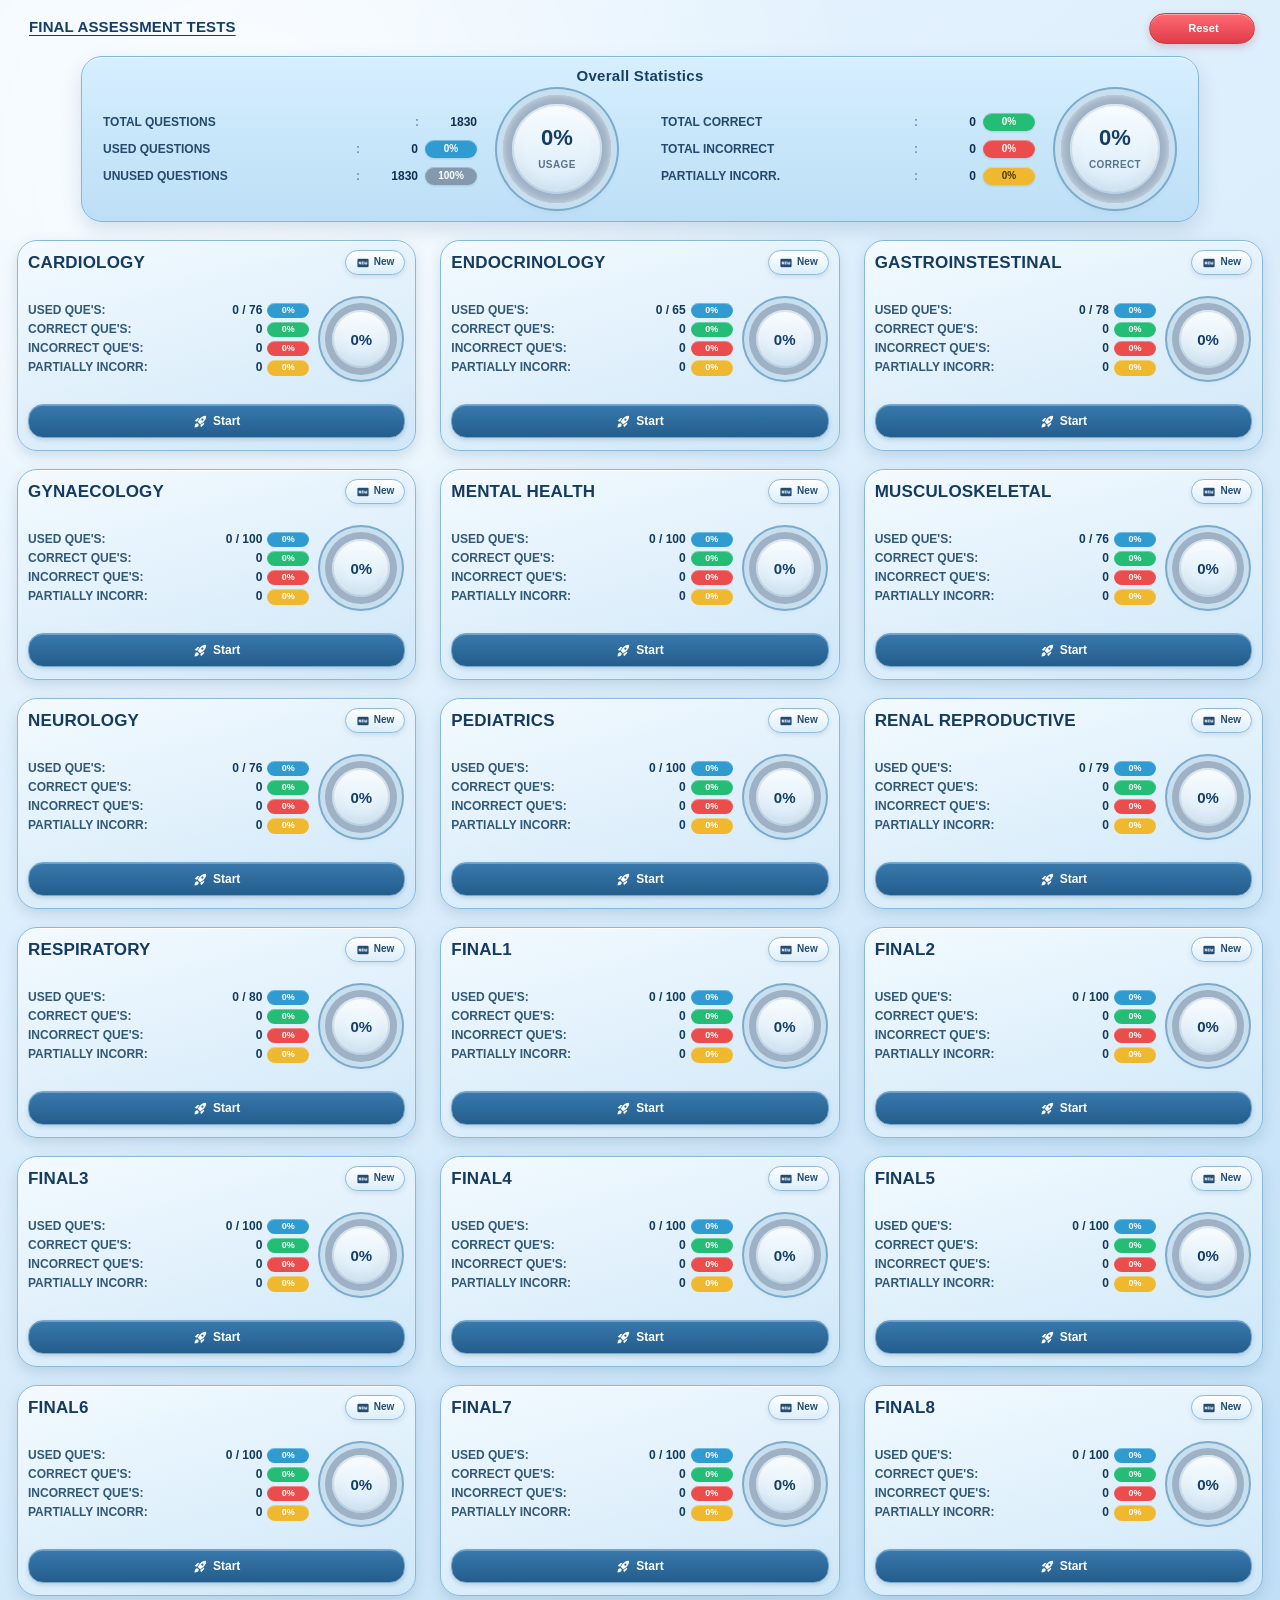
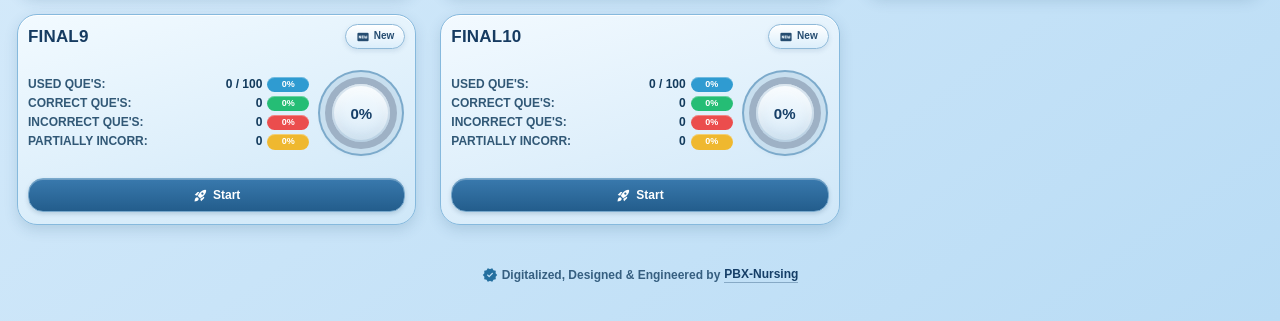
==== main.html @ b2d26287 "Add files via upload" ====
<!doctype html>
<html lang="en">
<head>
  <meta charset="utf-8" />
  <meta name="viewport" content="width=device-width, initial-scale=1, viewport-fit=cover" />
  <meta name="theme-color" content="#d9ecfb" />
  <title>NCLEX RN — Question Selection</title>
  <link rel="preconnect" href="https://fonts.googleapis.com" />
  <link rel="preconnect" href="https://fonts.gstatic.com" crossorigin />
  <link href="https://fonts.googleapis.com/css2?family=Material+Symbols+Outlined:opsz,wght,FILL,GRAD@20..48,300..700,0..1,-50..200" rel="stylesheet" />
  <link rel="stylesheet" href="assets/menu.css" />
</head>
<body>
  <main class="selector-shell">
    <header class="selector-header">
      <h1>FINAL ASSESSMENT TESTS</h1>
      <button class="reset-switch" id="clearProgressBtn" type="button" aria-label="Reset all saved progress" title="Reset all progress">Reset</button>
    </header>

    <section class="overview-panel" aria-label="Overall question statistics">
      <h2 class="overview-title">Overall Statistics</h2>

      <div class="overview-group overview-usage-group">
        <div class="overview-stat-list overview-usage-list">
          <div class="overview-row overview-row-plain"><span>TOTAL QUESTIONS</span><b>:</b><strong id="totalQuestions">0</strong></div>
          <div class="overview-row"><span>USED QUESTIONS</span><b>:</b><strong id="usedQuestions">0</strong><em class="stat-pill pill-blue" id="usedPercent">0%</em></div>
          <div class="overview-row"><span>UNUSED QUESTIONS</span><b>:</b><strong id="unusedQuestions">0</strong><em class="stat-pill pill-grey" id="unusedPercent">0%</em></div>
        </div>

        <div class="meter meter-large usage-meter" id="usageRing" style="--used-angle:0deg">
          <div class="meter-core"><strong id="usagePercent">0%</strong><span>USAGE</span></div>
        </div>
      </div>

      <div class="overview-group overview-result-group">
        <div class="overview-stat-list overview-result-list">
          <div class="overview-row"><span>TOTAL CORRECT</span><b>:</b><strong id="totalCorrect">0</strong><em class="stat-pill pill-green" id="correctPercent">0%</em></div>
          <div class="overview-row"><span>TOTAL INCORRECT</span><b>:</b><strong id="totalIncorrect">0</strong><em class="stat-pill pill-red" id="incorrectPercent">0%</em></div>
          <div class="overview-row"><span>PARTIALLY INCORR.</span><b>:</b><strong id="totalPartial">0</strong><em class="stat-pill pill-yellow" id="partialPercent">0%</em></div>
        </div>

        <div class="meter meter-large result-meter" id="resultRing" style="--correct-end:0deg;--incorrect-end:0deg;--partial-end:0deg">
          <div class="meter-core"><strong id="resultPercent">0%</strong><span>CORRECT</span></div>
        </div>
      </div>
    </section>

    <div class="notice hidden" id="notice" role="status"></div>
    <section class="test-grid" id="testGrid" aria-label="Available tests"></section>

    <footer class="pbx-footer selector-footer">
      <span class="pbx-footer-line">
        <span class="material-symbols-outlined pbx-footer-icon" aria-hidden="true">verified</span>
        Digitalized, Designed &amp; Engineered by
        <a href="https://pbxnursing.com" target="_blank" rel="noopener noreferrer">PBX-Nursing</a>
      </span>
    </footer>
  </main>

  <script src="assets/menu.js"></script>
</body>
</html>
---- assets/menu.css ----
:root{
  --page-blue:#d9ecfb;
  --page-blue-2:#b9dcf5;
  --panel-top:#f5fbff;
  --panel-bottom:#d9ecfb;
  --panel-border:#86b9dd;
  --panel-highlight:rgba(255,255,255,.72);
  --text:#113357;
  --muted:#52708e;
  --line:#a9cbe4;
  --green:#27bf78;
  --red:#ed5555;
  --yellow:#f0bd35;
  --cyan:#319fd3;
  --grey:#8fa4b8;
  --deep:#153e67;
}
*{box-sizing:border-box}
html{min-height:100%;background:var(--page-blue)}
body{
  margin:0;
  min-height:100vh;
  color:var(--text);
  font-family:"Helvetica Neue",Arial,sans-serif;
  background:
    radial-gradient(circle at 18% 8%,rgba(255,255,255,.86),transparent 31%),
    linear-gradient(145deg,#eaf6ff 0%,var(--page-blue) 46%,var(--page-blue-2) 100%);
  line-height:1.25;
}
button{font:inherit;-webkit-tap-highlight-color:transparent}
.hidden{display:none!important}
.selector-shell{width:min(1480px,calc(100% - 34px));margin:0 auto;padding:18px 0 34px}
.selector-header{height:38px;display:flex;align-items:flex-start;justify-content:space-between;padding:0 8px 0 12px}
.selector-header h1{margin:0;color:#153e67;font-size:15px;font-weight:900;line-height:1.2;text-decoration:underline;text-underline-offset:3px;letter-spacing:.01em}
.reset-switch{
  min-width:106px;height:31px;margin-top:-5px;padding:0 8px 0 11px;
  display:inline-flex;align-items:center;justify-content:center;gap:8px;
  border:1px solid #c93d48;border-radius:999px;
  background:linear-gradient(180deg,#ff6a73,#df3d49);
  color:#fff;box-shadow:inset 0 1px 0 rgba(255,255,255,.38),0 3px 9px rgba(154,35,46,.22);
  cursor:pointer;font-size:11px;font-weight:900;letter-spacing:.01em
}
.reset-switch:hover{filter:brightness(1.035)}
.reset-switch:active{transform:translateY(1px)}
.overview-panel{
  min-height:154px;margin:0 64px 18px;padding:10px 17px 16px;
  display:grid;grid-template-columns:minmax(0,1fr) minmax(0,1fr);
  grid-template-rows:auto 1fr;column-gap:34px;row-gap:8px;align-items:stretch;
  border:1px solid #7eb7dd;border-radius:21px;
  background:linear-gradient(180deg,#d7efff 0%,#c7e6fa 52%,#bddff5 100%);
  box-shadow:inset 0 1px 0 rgba(255,255,255,.92),0 8px 20px rgba(40,90,130,.16)
}
.overview-title{grid-column:1/-1;margin:0;text-align:center;color:#153e67;font-size:15px;line-height:1.2;font-weight:900;letter-spacing:.02em}
.overview-group{min-width:0;display:grid;grid-template-columns:minmax(220px,1fr) 124px;align-items:center;gap:18px;padding:2px 4px}
.overview-stat-list{min-width:0;display:grid;gap:5px;position:relative;z-index:2}
.overview-row{min-height:22px;display:grid;grid-template-columns:minmax(150px,1fr) 10px 48px 52px;gap:7px;align-items:center;color:#23496c;font-size:12px;font-weight:750}
.overview-row-plain{grid-template-columns:minmax(150px,1fr) 10px 48px}
.overview-row>span{white-space:nowrap;overflow:hidden;text-overflow:ellipsis}.overview-row>b{color:#7792aa;font-weight:700;text-align:center}.overview-row>strong{text-align:right;color:#102f50;font-size:12px}.stat-pill{min-width:42px;padding:3px 6px;border-radius:999px;color:#fff;font-size:10px;font-weight:900;font-style:normal;text-align:center;box-shadow:inset 0 1px 0 rgba(255,255,255,.35),0 1px 2px rgba(38,83,122,.18)}
.pill-blue{background:#2f9bd1}.pill-grey{background:#8499ad}.pill-green{background:#25bd75}.pill-red{background:#eb4d4d}.pill-yellow{background:#efb82f;color:#493806}
.meter{position:relative;z-index:1;flex:0 0 auto;display:grid;place-items:center;border-radius:50%;background:#9eb1c5;box-shadow:0 0 0 6px #c8dfef,0 0 0 8px #7caacb,0 4px 10px rgba(48,94,132,.24),inset 0 0 8px rgba(255,255,255,.58)}
.meter::before{content:"";position:absolute;inset:9px;border-radius:50%;background:linear-gradient(#f7fcff,#d9ebf8);box-shadow:inset 0 0 0 2px rgba(91,142,181,.20),inset 0 5px 12px rgba(255,255,255,.72),inset 0 -5px 14px rgba(46,91,130,.12)}
.meter-core{position:relative;z-index:3;text-align:center;text-shadow:none}.meter-core strong,.meter-core span{display:block}.meter-core strong{font-size:22px;line-height:1;font-weight:900;color:#153e67}.meter-core span{margin-top:10px;color:#56728d;font-size:10px;font-weight:900;letter-spacing:.04em}.meter-large{width:108px;aspect-ratio:1;margin:auto;justify-self:center}.usage-meter{background:conic-gradient(var(--cyan) 0 var(--used-angle),#9eb1c5 var(--used-angle) 360deg)}.result-meter{background:conic-gradient(var(--green) 0 var(--correct-end),var(--red) var(--correct-end) var(--incorrect-end),var(--yellow) var(--incorrect-end) var(--partial-end),#9eb1c5 var(--partial-end) 360deg)}
.test-grid{display:grid;grid-template-columns:repeat(3,minmax(0,1fr));gap:18px 24px}.test-card{min-width:0;height:211px;padding:9px 10px 8px;display:grid;grid-template-rows:auto 1fr auto;border:1px solid var(--panel-border);border-radius:20px;background:linear-gradient(165deg,rgba(243,250,255,.99),rgba(207,231,248,.99));box-shadow:inset 0 1px 0 #fff,0 5px 13px rgba(40,87,126,.17);overflow:hidden}.test-card-head{display:flex;align-items:center;justify-content:space-between;gap:8px;margin-bottom:6px}.test-card h2{margin:0;color:#163b61;font-size:17px;line-height:1;font-weight:900;text-transform:uppercase;letter-spacing:.01em;white-space:nowrap;overflow:hidden;text-overflow:ellipsis;text-shadow:none}.status-pill{height:25px;padding:0 10px;display:inline-flex;align-items:center;gap:4px;border:1px solid #8fb9d8;border-radius:999px;background:linear-gradient(#fff,#dbeefb);color:#254c70;font-size:10px;font-weight:800;white-space:nowrap;box-shadow:inset 0 1px 0 #fff,0 2px 5px rgba(48,94,132,.14)}.status-pill .material-symbols-outlined{font-size:14px;font-variation-settings:"FILL" 1}.card-body{min-height:0;display:grid;grid-template-columns:minmax(0,1fr) 88px;align-items:center;gap:8px}.card-stats{display:grid;gap:4px}.card-row{display:grid;grid-template-columns:minmax(118px,1fr) 54px 42px;gap:5px;align-items:center;color:#315876;font-size:12px;font-weight:800}.card-row .label{white-space:nowrap}.card-row .value{text-align:right;color:#123a5c;font-weight:900;white-space:nowrap}.mini-pill{padding:2px 4px;border-radius:999px;text-align:center;color:#fff;font-size:9px;font-weight:900;font-style:normal;box-shadow:inset 0 1px 0 rgba(255,255,255,.32)}.card-meter{width:72px;aspect-ratio:1;margin:auto;box-shadow:0 0 0 5px #c8dfef,0 0 0 7px #7caacb,0 3px 8px rgba(46,91,130,.22)}.card-meter::before{inset:7px}.card-meter .meter-core strong{font-size:15px}.card-meter .meter-core span{display:none}.card-actions{height:38px;display:flex;gap:8px;margin-top:7px}.card-action{height:34px;flex:1;display:flex;align-items:center;justify-content:center;gap:5px;border:1px solid #79a9cc;border-radius:15px;background:linear-gradient(#3979ad,#235d8c);color:#fff;font-size:12px;font-weight:900;cursor:pointer;box-shadow:inset 0 1px 0 rgba(255,255,255,.28),0 2px 4px rgba(43,84,120,.20)}.card-action .material-symbols-outlined{font-size:15px;font-variation-settings:"FILL" 1}.card-action.light{border-color:#a6c8df;background:linear-gradient(#fff,#e0f0fa);color:#173d60;box-shadow:inset 0 1px 0 #fff,0 2px 5px rgba(43,84,120,.14)}.card-action:hover{filter:brightness(1.04)}.card-action.single{width:100%;flex-basis:100%}.notice{margin:0 0 15px;padding:13px;border:1px solid #e7b640;border-radius:12px;background:#fff1bd;color:#473400;font-weight:800}
@media(max-width:1100px){.overview-panel{margin-left:18px;margin-right:18px;column-gap:18px}.overview-group{grid-template-columns:minmax(200px,1fr) 104px;gap:12px}.meter-large{width:94px}.test-grid{gap:15px}.test-card{height:215px}.card-row{grid-template-columns:minmax(105px,1fr) 50px 39px;font-size:11px}}
@media(max-width:850px){.overview-panel{grid-template-columns:1fr;grid-template-rows:auto auto auto;row-gap:10px}.overview-title{grid-column:1}.overview-group{grid-template-columns:minmax(0,1fr) 102px;gap:16px}.meter-large{width:92px}.test-grid{grid-template-columns:repeat(2,minmax(0,1fr))}}
@media(max-width:600px){.selector-shell{width:calc(100% - 16px);padding-top:11px}.selector-header{height:35px;padding-left:4px;padding-right:1px;align-items:flex-start}.selector-header h1{font-size:13px}.reset-switch{min-width:64px;height:28px;margin-top:-4px;padding:0 12px;gap:0;font-size:10px}.overview-panel{margin:0 0 12px;padding:9px 11px 12px;border-radius:16px;row-gap:8px}.overview-title{font-size:13px}.overview-group{grid-template-columns:minmax(0,1fr) 86px;gap:9px;padding:0}.meter-large{width:76px}.meter{box-shadow:0 0 0 4px #c8dfef,0 0 0 6px #7caacb,0 3px 7px rgba(46,91,130,.2)}.meter::before{inset:7px}.meter-core strong{font-size:17px}.meter-core span{margin-top:6px;font-size:8px}.overview-row{grid-template-columns:minmax(100px,1fr) 7px 34px 40px;gap:3px;font-size:9.5px}.overview-row-plain{grid-template-columns:minmax(100px,1fr) 7px 34px}.overview-row>strong{font-size:9.5px}.stat-pill{min-width:36px;padding-left:4px;padding-right:4px;font-size:8px}.test-grid{grid-template-columns:1fr;gap:12px}.test-card{height:198px;border-radius:16px}.test-card h2{font-size:15px}.status-pill{height:23px;font-size:9px}.card-body{grid-template-columns:minmax(0,1fr) 82px}.card-row{font-size:11px}.card-meter{width:68px}.card-action{height:33px}}

/* PBX Nursing footer */
.pbx-footer{
  width:100%;
  display:flex;
  align-items:center;
  justify-content:center;
  text-align:center;
  color:#365f80;
  font-size:12px;
  font-weight:650;
}
.selector-footer{margin-top:27px;padding:14px 10px calc(4px + env(safe-area-inset-bottom,0px));}
.pbx-footer-line{display:inline-flex;align-items:center;justify-content:center;flex-wrap:wrap;gap:4px;line-height:1.35;}
.pbx-footer-icon{font-size:16px;color:#246f9f;font-variation-settings:"FILL" 1;}
.pbx-footer a{color:#153e67;font-weight:900;text-decoration:none;border-bottom:1px solid rgba(21,62,103,.34);}
.pbx-footer a:hover{border-bottom-color:#153e67;}
@media(max-width:600px){.selector-footer{margin-top:18px;padding-top:11px}.pbx-footer{font-size:10.5px}.pbx-footer-icon{font-size:14px}}
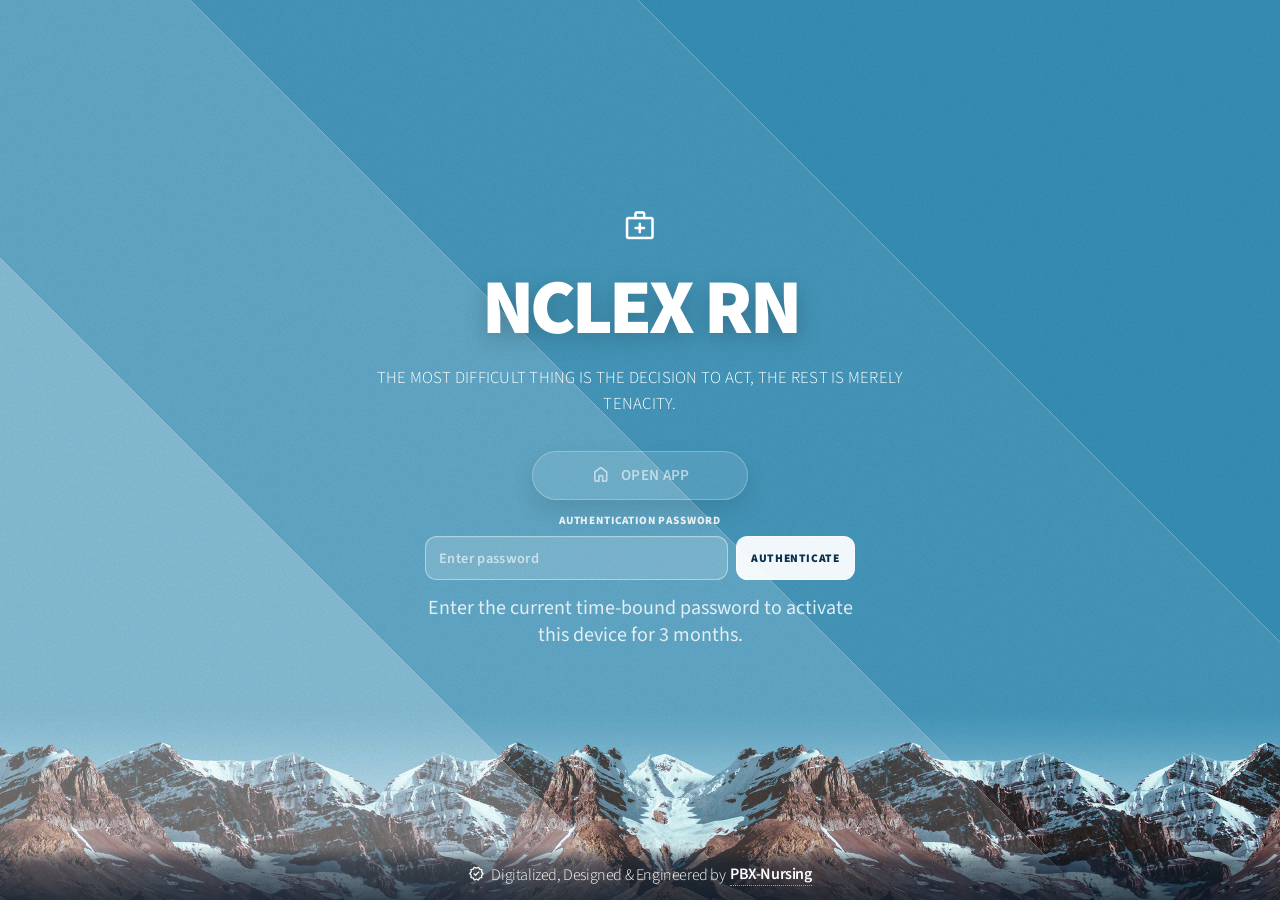
==== commit 8c1dbcf5: "Add files via upload" ====
--- a/main.html
+++ b/main.html
@@ -9,11 +9,16 @@
   <link rel="preconnect" href="https://fonts.gstatic.com" crossorigin />
   <link href="https://fonts.googleapis.com/css2?family=Material+Symbols+Outlined:opsz,wght,FILL,GRAD@20..48,300..700,0..1,-50..200" rel="stylesheet" />
   <link rel="stylesheet" href="assets/menu.css" />
+  <script src="assets/auth.js"></script>
+  <script>window.PBXAuth && window.PBXAuth.requireValidAccess();</script>
 </head>
 <body>
   <main class="selector-shell">
     <header class="selector-header">
-      <h1>FINAL ASSESSMENT TESTS</h1>
+      <div class="selector-title-row">
+        <h1>FINAL ASSESSMENT TESTS</h1>
+        <button class="purpose-info-btn" id="purposeInfoBtn" type="button" aria-label="About the purpose and vision of this software" aria-haspopup="dialog" aria-controls="purposeVisionModal" title="Purpose &amp; Vision">i</button>
+      </div>
       <button class="reset-switch" id="clearProgressBtn" type="button" aria-label="Reset all saved progress" title="Reset all progress">Reset</button>
     </header>
 
@@ -57,6 +62,30 @@
     </footer>
   </main>
 
+  <div class="purpose-modal" id="purposeVisionModal" role="dialog" aria-modal="true" aria-labelledby="purposeVisionTitle" aria-hidden="true">
+    <div class="purpose-modal-backdrop" data-purpose-close></div>
+    <section class="purpose-modal-card" role="document" tabindex="-1">
+      <header class="purpose-modal-header">
+        <h2 id="purposeVisionTitle">Purpose and Vision of Developing the Software</h2>
+        <button class="purpose-modal-close" id="purposeModalClose" type="button" aria-label="Close purpose and vision popup">
+          <span class="material-symbols-outlined" aria-hidden="true">close</span>
+        </button>
+      </header>
+
+      <div class="purpose-modal-body">
+        <p>The idea for developing this software came from my own experience as a student at the academy. I noticed that after completing practice questions on paper, we often had to wait for an additional review class to understand the correct answers and rationales. This not only delayed the learning process but also consumed valuable preparation time.</p>
+
+        <p>I therefore thought of creating a digital practice platform that could provide <strong>instant results, detailed rationales, and an exam-like testing experience</strong>, similar to features normally available in paid question-bank platforms.</p>
+
+        <p>By eliminating repeated waiting periods for question reviews, the system can potentially save students <strong>several weeks of preparation time</strong>, allowing them to progress faster and focus immediately on their weak areas.</p>
+
+        <p>The interface is designed to closely resemble the official examination environment, making practice more realistic, engaging, and motivating. In addition, <strong>live statistics, saved progress, performance tracking, and question-review features</strong> allow students to continuously monitor their improvement.</p>
+
+        <p>Compared with traditional paper-based practice, the software provides a faster, more interactive, organized, and self-directed method of preparation, encouraging students to practice more questions while receiving immediate learning feedback.</p>
+      </div>
+    </section>
+  </div>
+
   <script src="assets/menu.js"></script>
 </body>
 </html>
--- a/assets/menu.css
+++ b/assets/menu.css
@@ -82,3 +82,105 @@
 .pbx-footer a{color:#153e67;font-weight:900;text-decoration:none;border-bottom:1px solid rgba(21,62,103,.34);}
 .pbx-footer a:hover{border-bottom-color:#153e67;}
 @media(max-width:600px){.selector-footer{margin-top:18px;padding-top:11px}.pbx-footer{font-size:10.5px}.pbx-footer-icon{font-size:14px}}
+
+/* Replaying viewport transitions: every section/card resets after it fully leaves
+   the viewport, then animates smoothly again on the next entry. */
+.viewport-transition{
+  opacity:.18;
+  transform:translate3d(0,18px,0) scale(.992);
+  filter:saturate(.96);
+  transition:
+    opacity 820ms cubic-bezier(.16,1,.3,1),
+    transform 1120ms cubic-bezier(.16,1,.3,1),
+    filter 980ms cubic-bezier(.16,1,.3,1),
+    box-shadow 980ms cubic-bezier(.16,1,.3,1);
+  will-change:opacity,transform,filter;
+  backface-visibility:hidden;
+  transform-origin:50% 50%;
+}
+.viewport-transition.is-in-viewport{
+  opacity:1;
+  transform:translate3d(0,0,0) scale(1);
+  filter:saturate(1);
+}
+.test-card.viewport-transition{
+  transform:translate3d(0,22px,0) scale(.989);
+}
+.test-card.viewport-transition.is-in-viewport{
+  transform:translate3d(0,0,0) scale(1);
+}
+.overview-panel.viewport-transition{
+  transform:translate3d(0,16px,0) scale(.994);
+}
+.overview-panel.viewport-transition.is-in-viewport{
+  transform:translate3d(0,0,0) scale(1);
+}
+@media(max-width:600px){
+  .viewport-transition{
+    transform:translate3d(0,14px,0) scale(.995);
+    transition-duration:760ms,1040ms,900ms,900ms;
+  }
+  .test-card.viewport-transition{transform:translate3d(0,18px,0) scale(.992)}
+  .viewport-transition.is-in-viewport,.test-card.viewport-transition.is-in-viewport{transform:translate3d(0,0,0) scale(1)}
+}
+
+/* Purpose & Vision information popup */
+.selector-title-row{display:flex;align-items:center;gap:8px;min-width:0}
+.purpose-info-btn{
+  width:23px;height:23px;flex:0 0 23px;margin-top:-3px;padding:0;
+  display:inline-grid;place-items:center;
+  border:1px solid #000;border-radius:50%;
+  background:#000;color:#fff;
+  font:800 13px/1 Georgia,"Times New Roman",serif;cursor:pointer;
+  transition:opacity 180ms ease,transform 180ms ease;
+}
+.purpose-info-btn:hover{opacity:.78;transform:translateY(-1px)}
+.purpose-info-btn:active{transform:scale(.96)}
+.purpose-info-btn:focus-visible,.purpose-modal-close:focus-visible{outline:3px solid rgba(255,255,255,.36);outline-offset:2px}
+
+.purpose-modal{
+  position:fixed;inset:0;z-index:10000;
+  display:grid;place-items:center;padding:24px;
+  opacity:0;visibility:hidden;pointer-events:none;
+  transition:opacity 220ms ease,visibility 220ms linear;
+}
+.purpose-modal.is-open{opacity:1;visibility:visible;pointer-events:auto}
+.purpose-modal-backdrop{position:absolute;inset:0;background:rgba(0,0,0,.34)}
+.purpose-modal-card{
+  position:relative;width:min(700px,100%);max-height:82vh;overflow:hidden;
+  display:grid;grid-template-rows:auto minmax(0,1fr);
+  background:#fff;border:0;border-radius:14px;
+  box-shadow:0 18px 55px rgba(0,0,0,.24);
+  transform:translateY(12px) scale(.985);opacity:.65;
+  transition:transform 300ms cubic-bezier(.22,1,.36,1),opacity 220ms ease;
+  outline:none;
+}
+.purpose-modal.is-open .purpose-modal-card{transform:translateY(0) scale(1);opacity:1}
+.purpose-modal-header{display:flex;align-items:flex-start;justify-content:space-between;gap:18px;padding:22px 22px 14px;border-bottom:1px solid #eceff2;background:#fff}
+.purpose-modal-header h2{margin:0;color:#1d2730;font-size:20px;line-height:1.3;font-weight:800}
+.purpose-modal-close{width:32px;height:32px;flex:0 0 32px;padding:0;display:grid;place-items:center;border:0;border-radius:50%;background:#f2f4f6;color:#333;cursor:pointer;transition:background 160ms ease,transform 160ms ease}
+.purpose-modal-close:hover{background:#e7eaed}
+.purpose-modal-close:active{transform:scale(.95)}
+.purpose-modal-close .material-symbols-outlined{font-size:19px;font-weight:600}
+.purpose-modal-body{overflow:auto;padding:20px 22px 24px;color:#30363b;font-size:14px;line-height:1.7;overscroll-behavior:contain}
+.purpose-modal-body p{margin:0 0 15px}
+.purpose-modal-body p:last-child{margin-bottom:0}
+.purpose-modal-body strong{color:#111;font-weight:800}
+body.purpose-modal-open{overflow:hidden}
+
+@media(max-width:600px){
+  .selector-title-row{gap:6px}
+  .purpose-info-btn{width:21px;height:21px;flex-basis:21px;margin-top:-4px;font-size:12px}
+  .purpose-modal{padding:14px}
+  .purpose-modal-card{width:100%;max-height:86vh;border-radius:12px}
+  .purpose-modal-header{padding:18px 16px 12px;gap:12px}
+  .purpose-modal-header h2{font-size:17px}
+  .purpose-modal-close{width:30px;height:30px;flex-basis:30px}
+  .purpose-modal-body{padding:16px 17px 20px;font-size:13px;line-height:1.65}
+}
+
+@media(prefers-reduced-motion:reduce){
+  .purpose-modal,.purpose-modal-card,.purpose-info-btn,.purpose-modal-close{transition:none!important}
+}
+
+}
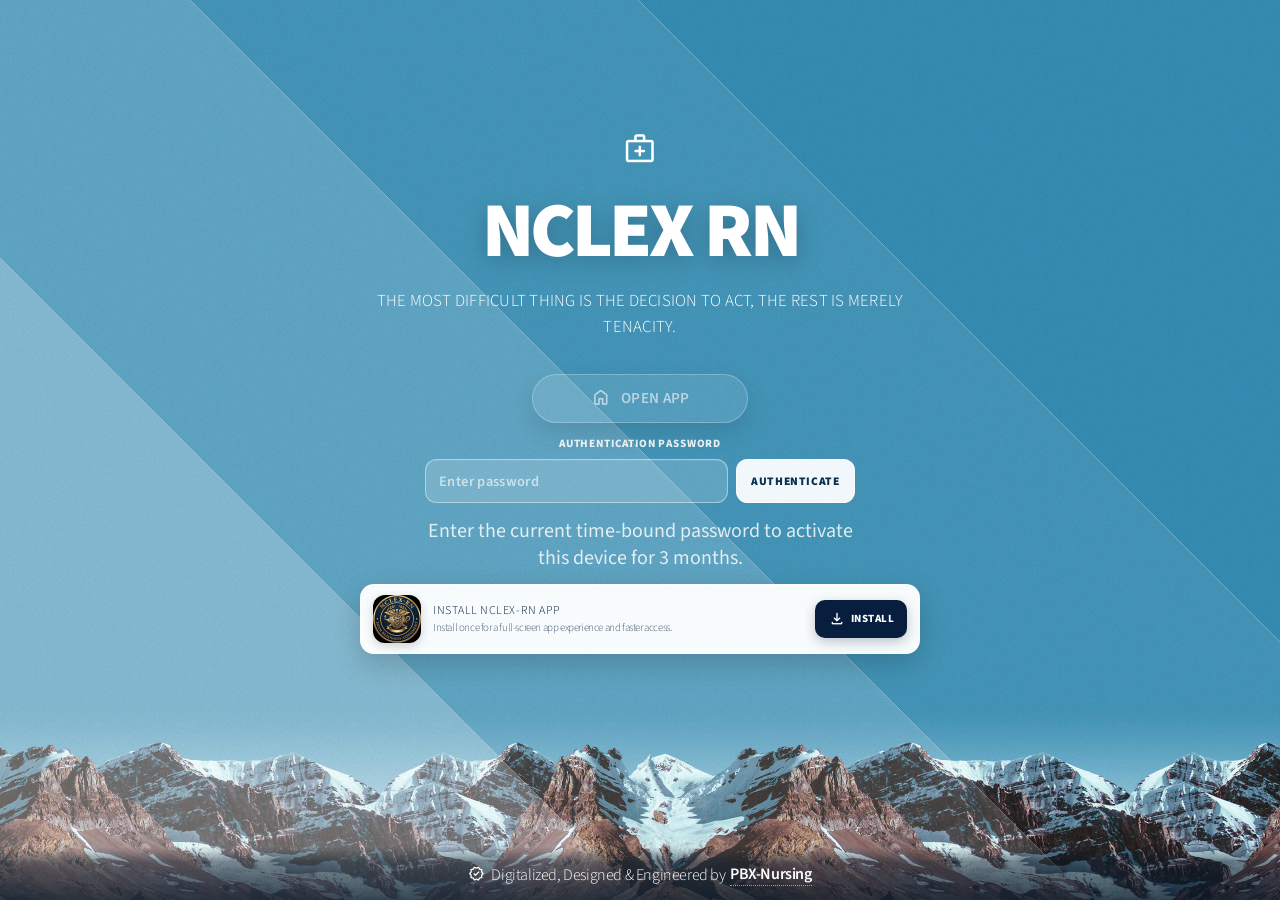
==== commit c48300b4: "Add files via upload" ====
--- a/main.html
+++ b/main.html
@@ -4,12 +4,21 @@
   <meta charset="utf-8" />
   <meta name="viewport" content="width=device-width, initial-scale=1, viewport-fit=cover" />
   <meta name="theme-color" content="#d9ecfb" />
+    <link rel="manifest" href="manifest.webmanifest" />
+    <link rel="icon" type="image/png" sizes="32x32" href="assets/icons/favicon-32.png" />
+    <link rel="apple-touch-icon" sizes="180x180" href="assets/icons/apple-touch-icon.png" />
+    <meta name="mobile-web-app-capable" content="yes" />
+    <meta name="apple-mobile-web-app-capable" content="yes" />
+    <meta name="apple-mobile-web-app-status-bar-style" content="black-translucent" />
+    <meta name="apple-mobile-web-app-title" content="NCLEX-RN" />
   <title>NCLEX RN — Question Selection</title>
   <link rel="preconnect" href="https://fonts.googleapis.com" />
   <link rel="preconnect" href="https://fonts.gstatic.com" crossorigin />
   <link href="https://fonts.googleapis.com/css2?family=Material+Symbols+Outlined:opsz,wght,FILL,GRAD@20..48,300..700,0..1,-50..200" rel="stylesheet" />
   <link rel="stylesheet" href="assets/menu.css" />
   <script src="assets/auth.js"></script>
+    <script src="assets/haptics.js" defer></script>
+    <script src="assets/pwa.js" defer></script>
   <script>window.PBXAuth && window.PBXAuth.requireValidAccess();</script>
 </head>
 <body>
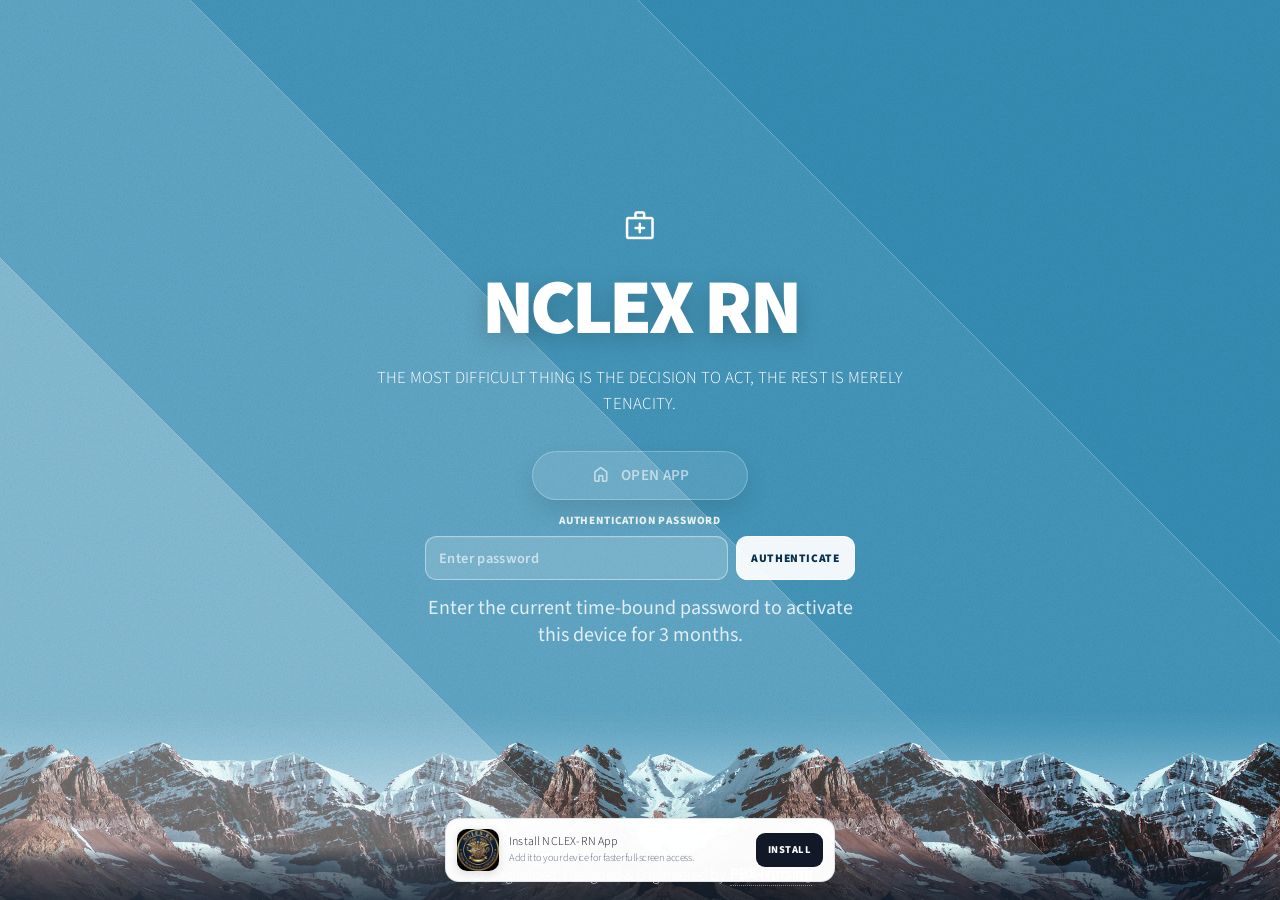
==== commit b8b74d0b: "Update main.html" ====
--- a/main.html
+++ b/main.html
@@ -82,15 +82,7 @@
       </header>
 
       <div class="purpose-modal-body">
-        <p>The idea for developing this software came from my own experience as a student at the academy. I noticed that after completing practice questions on paper, we often had to wait for an additional review class to understand the correct answers and rationales. This not only delayed the learning process but also consumed valuable preparation time.</p>
-
-        <p>I therefore thought of creating a digital practice platform that could provide <strong>instant results, detailed rationales, and an exam-like testing experience</strong>, similar to features normally available in paid question-bank platforms.</p>
-
-        <p>By eliminating repeated waiting periods for question reviews, the system can potentially save students <strong>several weeks of preparation time</strong>, allowing them to progress faster and focus immediately on their weak areas.</p>
-
-        <p>The interface is designed to closely resemble the official examination environment, making practice more realistic, engaging, and motivating. In addition, <strong>live statistics, saved progress, performance tracking, and question-review features</strong> allow students to continuously monitor their improvement.</p>
-
-        <p>Compared with traditional paper-based practice, the software provides a faster, more interactive, organized, and self-directed method of preparation, encouraging students to practice more questions while receiving immediate learning feedback.</p>
+        The idea for this software came from my own experience as a student at the academy. I saw an opportunity to strengthen the academy’s existing teaching system by making practice and review more efficient through technology.\n\nThe platform provides <strong>instant results</strong>, <strong>detailed rationales</strong>, an <strong>exam-like testing interface</strong>, <strong>saved progress</strong>, <strong>performance tracking</strong>, and <strong>identification of weak areas</strong>. This allows students to learn from mistakes immediately while continuing to benefit from the academy’s faculty and guidance.\n\nThe goal is not to replace the academy’s teaching, but to <strong>support and enhance it</strong>. With the academy’s guidance and support, I believe this platform could become a valuable additional resource and provide students with a more complete and modern NCLEX-RN preparation experience.\n\n<div style="text-align;"><strong>-Anonymous</strong></div>
       </div>
     </section>
   </div>
